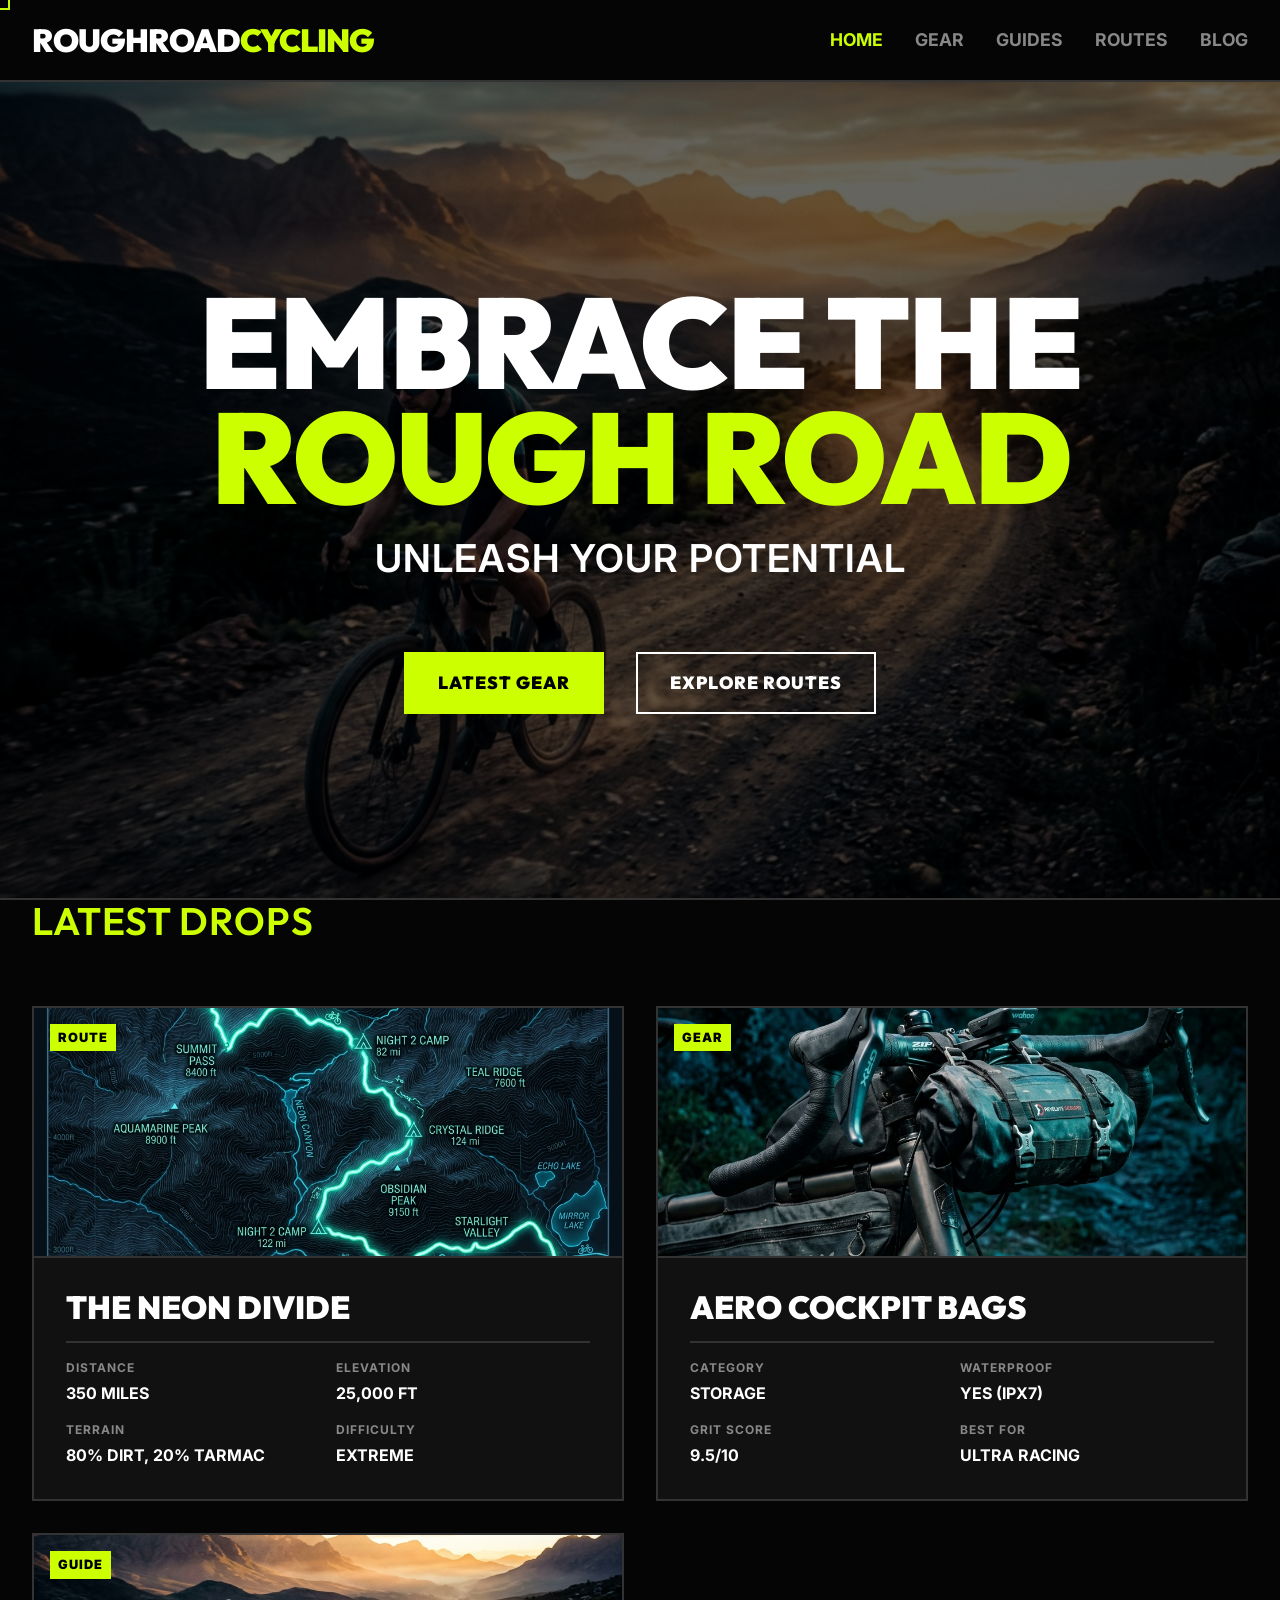
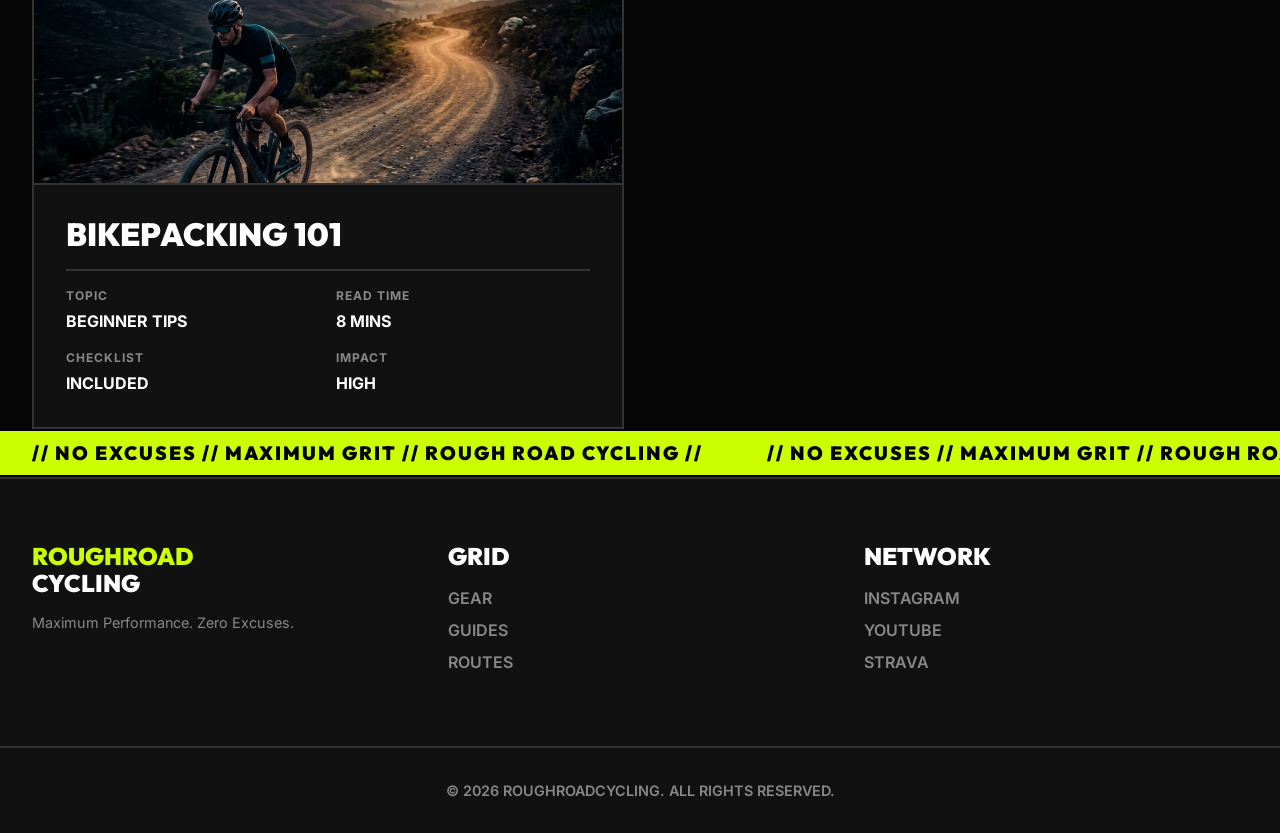
==== index.html @ 873dca98 "SEO foundation + flagship blog post - Add canonical, Open Graph, Twitter Card, and JSON-LD schema to" ====
<!DOCTYPE html>
<html lang="en">
<head>
    <meta charset="UTF-8">
    <meta name="viewport" content="width=device-width, initial-scale=1.0">
    <meta name="robots" content="index,follow,max-image-preview:large">
    <meta name="theme-color" content="#0a0a0a">

    <title>RoughRoadCycling — Gravel Bike Reviews, Bikepacking Guides & GPX Routes</title>
    <meta name="description" content="Brutally honest gravel bike gear reviews, bikepacking guides, and tested GPX routes. Maximum performance. Zero excuses.">
    <link rel="canonical" href="https://roughroadcycling.com/">

    <!-- Open Graph -->
    <meta property="og:type" content="website">
    <meta property="og:site_name" content="RoughRoadCycling">
    <meta property="og:title" content="RoughRoadCycling — Gravel Bike Reviews, Bikepacking Guides & GPX Routes">
    <meta property="og:description" content="Brutally honest gravel bike gear reviews, bikepacking guides, and tested GPX routes. Maximum performance. Zero excuses.">
    <meta property="og:url" content="https://roughroadcycling.com/">
    <meta property="og:image" content="https://roughroadcycling.com/images/hero.png">
    <meta property="og:image:alt" content="Cyclist riding a gravel bike on a scenic dirt road at sunrise">

    <!-- Twitter -->
    <meta name="twitter:card" content="summary_large_image">
    <meta name="twitter:title" content="RoughRoadCycling — Gravel Bike Reviews, Bikepacking Guides & GPX Routes">
    <meta name="twitter:description" content="Brutally honest gravel bike gear reviews, bikepacking guides, and tested GPX routes.">
    <meta name="twitter:image" content="https://roughroadcycling.com/images/hero.png">

    <!-- Google Fonts -->
    <link rel="preconnect" href="https://fonts.googleapis.com">
    <link rel="preconnect" href="https://fonts.gstatic.com" crossorigin>
    <link href="https://fonts.googleapis.com/css2?family=Inter:wght@400;700;900&family=Outfit:wght@600;900&display=swap" rel="stylesheet">

    <link rel="stylesheet" href="css/styles.css">

    <!-- Schema: Organization + WebSite (with SearchAction-ready structure) -->
    <script type="application/ld+json">
    {
      "@context": "https://schema.org",
      "@graph": [
        {
          "@type": "Organization",
          "@id": "https://roughroadcycling.com/#organization",
          "name": "RoughRoadCycling",
          "url": "https://roughroadcycling.com/",
          "logo": "https://roughroadcycling.com/images/hero.png",
          "description": "Gravel cycling and bikepacking content — gear reviews, guides, and routes.",
          "sameAs": [
            "https://instagram.com",
            "https://youtube.com",
            "https://strava.com"
          ]
        },
        {
          "@type": "WebSite",
          "@id": "https://roughroadcycling.com/#website",
          "url": "https://roughroadcycling.com/",
          "name": "RoughRoadCycling",
          "publisher": { "@id": "https://roughroadcycling.com/#organization" }
        }
      ]
    }
    </script>
</head>
<body>
    <div class="scroll-text-bg" aria-hidden="true">ROUGH ROAD CYCLING // UNBOUND //</div>

    <!-- Header -->
    <header class="site-header">
        <div class="container nav-container">
            <a href="index.html" class="logo">RoughRoad<span>Cycling</span></a>
            <button class="mobile-menu-btn" aria-label="Toggle menu" aria-expanded="false">☰</button>
            <nav>
                <ul class="nav-links">
                    <li><a href="index.html" class="active">Home</a></li>
                    <li><a href="reviews.html">Gear</a></li>
                    <li><a href="guides.html">Guides</a></li>
                    <li><a href="routes.html">Routes</a></li>
                    <li><a href="blog/">Blog</a></li>
                </ul>
            </nav>
        </div>
    </header>

    <!-- Hero Section -->
    <section class="hero fade-in-up">
        <img src="images/hero.png" alt="Cyclist riding a gravel bike on a scenic dirt road at sunrise" class="hero-bg" loading="lazy">
        <div class="hero-overlay"></div>
        <div class="container hero-content text-center">
            <h1 class="brutalist-title">Embrace the<br><span class="text-accent">Rough Road</span></h1>
            <p class="brutalist-subtitle" style="margin-top: var(--space-sm); color: #fff;">Unleash Your Potential</p>
            <div class="hero-buttons" style="justify-content: center;">
                <a href="reviews.html" class="btn btn-primary">Latest Gear</a>
                <a href="routes.html" class="btn btn-outline">Explore Routes</a>
            </div>
        </div>
    </section>

    <!-- Featured Section -->
    <section class="container fade-in-up">
        <div class="section-header">
            <h2 class="brutalist-subtitle text-accent">Latest Drops</h2>
        </div>
        
        <div class="grid-cards">
            <!-- Card 1 -->
            <a href="routes.html" class="ticket-card">
                <div class="ticket-img-wrapper">
                    <span class="ticket-category-tag">Route</span>
                    <img src="images/map.png" alt="Topographic map route for bikepacking" class="ticket-img" loading="lazy">
                </div>
                <div class="ticket-content">
                    <h3 class="ticket-title">The Neon Divide</h3>
                    <div class="ticket-data">
                        <div class="data-point">
                            <span class="data-label">Distance</span>
                            <span class="data-value">350 Miles</span>
                        </div>
                        <div class="data-point">
                            <span class="data-label">Elevation</span>
                            <span class="data-value">25,000 ft</span>
                        </div>
                        <div class="data-point">
                            <span class="data-label">Terrain</span>
                            <span class="data-value">80% Dirt, 20% Tarmac</span>
                        </div>
                        <div class="data-point">
                            <span class="data-label">Difficulty</span>
                            <span class="data-value text-accent">Extreme</span>
                        </div>
                    </div>
                </div>
            </a>

            <!-- Card 2 -->
            <a href="reviews.html" class="ticket-card">
                <div class="ticket-img-wrapper">
                    <span class="ticket-category-tag">Gear</span>
                    <img src="images/gear.png" alt="High-end gravel bike handlebar and bags" class="ticket-img" loading="lazy">
                </div>
                <div class="ticket-content">
                    <h3 class="ticket-title">Aero Cockpit Bags</h3>
                    <div class="ticket-data">
                        <div class="data-point">
                            <span class="data-label">Category</span>
                            <span class="data-value">Storage</span>
                        </div>
                        <div class="data-point">
                            <span class="data-label">Waterproof</span>
                            <span class="data-value">Yes (IPX7)</span>
                        </div>
                        <div class="data-point">
                            <span class="data-label">Grit Score</span>
                            <span class="data-value text-accent">9.5/10</span>
                        </div>
                        <div class="data-point">
                            <span class="data-label">Best For</span>
                            <span class="data-value">Ultra Racing</span>
                        </div>
                    </div>
                </div>
            </a>
            
             <!-- Card 3 -->
             <a href="guides.html" class="ticket-card">
                <div class="ticket-img-wrapper">
                    <span class="ticket-category-tag">Guide</span>
                    <img src="images/hero.png" alt="Bikepacking Guide" class="ticket-img" loading="lazy">
                </div>
                <div class="ticket-content">
                    <h3 class="ticket-title">Bikepacking 101</h3>
                    <div class="ticket-data">
                        <div class="data-point">
                            <span class="data-label">Topic</span>
                            <span class="data-value">Beginner Tips</span>
                        </div>
                        <div class="data-point">
                            <span class="data-label">Read Time</span>
                            <span class="data-value">8 Mins</span>
                        </div>
                        <div class="data-point">
                            <span class="data-label">Checklist</span>
                            <span class="data-value">Included</span>
                        </div>
                        <div class="data-point">
                            <span class="data-label">Impact</span>
                            <span class="data-value text-accent">High</span>
                        </div>
                    </div>
                </div>
            </a>
        </div>
    </section>

    <!-- Marquee -->
    <div class="marquee-container">
        <div class="marquee-content">
            <span>// NO EXCUSES // MAXIMUM GRIT // ROUGH ROAD CYCLING //</span>
            <span>// NO EXCUSES // MAXIMUM GRIT // ROUGH ROAD CYCLING //</span>
            <span>// NO EXCUSES // MAXIMUM GRIT // ROUGH ROAD CYCLING //</span>
            <span>// NO EXCUSES // MAXIMUM GRIT // ROUGH ROAD CYCLING //</span>
            <span>// NO EXCUSES // MAXIMUM GRIT // ROUGH ROAD CYCLING //</span>
        </div>
    </div>

    <!-- Footer -->
    <footer class="site-footer">
        <div class="container footer-grid">
            <div class="footer-col">
                <h4 class="text-accent">ROUGHROAD<br><span style="color:white">CYCLING</span></h4>
                <p style="color: var(--color-text-muted); font-size: 0.9rem;">Maximum Performance. Zero Excuses.</p>
            </div>
            <div class="footer-col">
                <h4>Grid</h4>
                <ul class="footer-links">
                    <li><a href="reviews.html">Gear</a></li>
                    <li><a href="guides.html">Guides</a></li>
                    <li><a href="routes.html">Routes</a></li>
                </ul>
            </div>
            <div class="footer-col">
                <h4>Network</h4>
                <ul class="footer-links">
                    <li><a href="https://instagram.com" target="_blank" rel="noopener noreferrer">Instagram</a></li>
                    <li><a href="https://youtube.com" target="_blank" rel="noopener noreferrer">YouTube</a></li>
                    <li><a href="https://strava.com" target="_blank" rel="noopener noreferrer">Strava</a></li>
                </ul>
            </div>
        </div>
        <div class="container footer-bottom">
            <p>&copy; 2026 RoughRoadCycling. All Rights Reserved.</p>
        </div>
    </footer>

    <script src="js/main.js"></script>
</body>
</html>
---- css/styles.css ----
:root {
  /* Brand Colors - Dark Brutalist */
  --color-bg: #050505;
  --color-surface: #111;
  --color-accent: #ccff00; /* Volt / Neon Yellow */
  --color-text-main: #ffffff;
  --color-text-muted: #888888;
  --color-border: #333333;

  /* Typography */
  --font-sans: 'Inter', system-ui, -apple-system, sans-serif;
  --font-heading: 'Outfit', 'Inter', system-ui, sans-serif;

  /* Spacing */
  --space-xs: 0.5rem;
  --space-sm: 1rem;
  --space-md: 2rem;
  --space-lg: 4rem;
  --space-xl: 8rem;

  /* Other */
  --border-radius: 0px; /* Brutalist sharp edges */
  --transition-fast: 0.15s ease-out;
  /* Other */
  --border-radius: 0px; /* Brutalist sharp edges */
  --transition-fast: 0.15s ease-out;
  --transition-normal: 0.3s cubic-bezier(0.19, 1, 0.22, 1);
}

/* Reset & Base */
*, *::before, *::after {
  box-sizing: border-box;
  margin: 0;
  padding: 0;
}

body {
  font-family: var(--font-sans);
  background-color: var(--color-bg);
  color: var(--color-text-main);
  line-height: 1.5;
  -webkit-font-smoothing: antialiased;
  overflow-x: hidden;
  cursor: none; /* For custom cursor */
}

img {
  max-width: 100%;
  display: block;
}

a {
  color: inherit;
  text-decoration: none;
}

/* Typography Classes */
h1, h2, h3, h4, h5, h6 {
  font-family: var(--font-heading);
  line-height: 1.1;
  font-weight: 900;
  text-transform: uppercase;
  margin-bottom: var(--space-sm);
}

.brutalist-title {
  font-size: clamp(4rem, 10vw, 8rem);
  letter-spacing: -2px;
  line-height: 0.9;
}

.brutalist-subtitle {
  font-size: clamp(1.5rem, 3vw, 2.5rem);
  font-weight: 600;
  color: var(--color-accent);
  text-transform: uppercase;
  letter-spacing: 1px;
}

.text-accent {
  color: var(--color-accent);
}

/* Layout */
.container {
  width: 100%;
  max-width: 1400px; /* Wider for cinematic feel */
  margin: 0 auto;
  padding: 0 var(--space-md);
}

section {
  padding: var(--space-xl) 0;
}

/* Components */
.btn {
  display: inline-flex;
  align-items: center;
  justify-content: center;
  padding: 1rem 2rem;
  font-weight: 900;
  text-transform: uppercase;
  letter-spacing: 1px;
  cursor: pointer;
  transition: var(--transition-fast);
  border: 2px solid transparent;
  font-family: var(--font-heading);
  font-size: 1.1rem;
}

.btn-primary {
  background: var(--color-accent);
  color: #000;
}

.btn-primary:hover {
  background: #000;
  color: var(--color-accent);
  border-color: var(--color-accent);
}

.btn-outline {
  background: transparent;
  border: 2px solid var(--color-text-main);
  color: var(--color-text-main);
}

.btn-outline:hover {
  background: var(--color-text-main);
  color: #000;
}

/* Header & Nav */
.site-header {
  position: fixed;
  top: 0;
  left: 0;
  width: 100%;
  padding: var(--space-sm) 0;
  background: var(--color-bg);
  z-index: 1000;
  border-bottom: 2px solid var(--color-border);
}

.nav-container {
  display: flex;
  justify-content: space-between;
  align-items: center;
}

.logo {
  font-family: var(--font-heading);
  font-size: 2rem;
  font-weight: 900;
  letter-spacing: -1px;
  text-transform: uppercase;
  color: var(--color-text-main);
}

.logo span {
  color: var(--color-accent);
}

.nav-links {
  display: flex;
  gap: var(--space-md);
  list-style: none;
}

.nav-links a {
  font-weight: 700;
  font-size: 1.1rem;
  text-transform: uppercase;
  color: var(--color-text-muted);
  transition: var(--transition-fast);
}

.nav-links a:hover, .nav-links a.active {
  color: var(--color-accent);
}

.mobile-menu-btn {
  display: none;
  background: none;
  border: none;
  color: var(--color-text-main);
  font-size: 1.5rem;
  cursor: pointer;
}

/* Hero Section */
.hero {
  min-height: 100vh;
  display: flex;
  align-items: center;
  position: relative;
  overflow: hidden;
  border-bottom: 2px solid var(--color-border);
}

.hero-bg {
  position: absolute;
  top: -10%;
  left: 0;
  width: 100%;
  height: 120%;
  object-fit: cover;
  z-index: -2;
  will-change: transform;
}

.hero-overlay {
  position: absolute;
  top: 0;
  left: 0;
  width: 100%;
  height: 100%;
  background: rgba(0, 0, 0, 0.6); /* Stark overlay for contrast */
  z-index: -1;
}

.hero-content {
  width: 100%;
  padding-top: 100px;
}

.hero-buttons {
  display: flex;
  gap: var(--space-md);
  margin-top: var(--space-lg);
}

/* Brutalist Card (Ticket Style) */
.grid-cards {
  display: grid;
  grid-template-columns: repeat(auto-fill, minmax(400px, 1fr));
  gap: var(--space-md);
  margin-top: var(--space-lg);
}

.ticket-card {
  background: var(--color-surface);
  border: 2px solid var(--color-border);
  display: flex;
  flex-direction: column;
  transition: var(--transition-fast);
  position: relative;
}

.ticket-card:hover {
  border-color: var(--color-accent);
  transform: translate(-4px, -4px);
  box-shadow: 8px 8px 0px 0px var(--color-accent);
}

.ticket-img-wrapper {
  position: relative;
  height: 250px;
  overflow: hidden;
  border-bottom: 2px solid var(--color-border);
}

.ticket-card:hover .ticket-img-wrapper {
  border-bottom-color: var(--color-accent);
}

.ticket-img {
  width: 100%;
  height: 100%;
  object-fit: cover;
  transition: transform 0.5s ease;
}

@keyframes glitch-flash {
  0% { filter: invert(1) hue-rotate(180deg); transform: translateX(-5px) scale(1.05); }
  50% { filter: contrast(200%) hue-rotate(90deg); transform: translateX(5px) scale(1.05); }
  100% { filter: none; transform: translateX(0) scale(1.05); }
}

.ticket-card:hover .ticket-img {
  animation: glitch-flash 0.2s ease-out;
  transform: scale(1.05);
  filter: contrast(120%) saturate(120%);
}

.ticket-category-tag {
  position: absolute;
  top: var(--space-sm);
  left: var(--space-sm);
  background: var(--color-accent);
  color: #000;
  padding: 0.25rem 0.5rem;
  font-weight: 900;
  text-transform: uppercase;
  font-size: 0.8rem;
  letter-spacing: 1px;
}

.ticket-content {
  padding: var(--space-md);
}

.ticket-title {
  font-size: 2rem;
  margin-bottom: var(--space-sm);
}

/* Data Grid within Ticket */
.ticket-data {
  display: grid;
  grid-template-columns: 1fr 1fr;
  border-top: 2px solid var(--color-border);
  margin-top: var(--space-sm);
  padding-top: var(--space-sm);
  gap: var(--space-sm);
}

.ticket-card:hover .ticket-data {
  border-top-color: var(--color-border); /* Keep it grey or change? Keep grey */
}

.data-point {
  display: flex;
  flex-direction: column;
}

.data-label {
  font-size: 0.75rem;
  color: var(--color-text-muted);
  text-transform: uppercase;
  font-weight: 700;
  letter-spacing: 1px;
  margin-bottom: 0.25rem;
}

.data-value {
  font-size: 1rem;
  font-weight: 700;
  color: var(--color-text-main);
  text-transform: uppercase;
}

/* Footer */
.site-footer {
  background: var(--color-surface);
  padding: var(--space-lg) 0 var(--space-md);
  border-top: 2px solid var(--color-border);
}

.footer-grid {
  display: grid;
  grid-template-columns: repeat(auto-fit, minmax(250px, 1fr));
  gap: var(--space-md);
  margin-bottom: var(--space-lg);
}

.footer-col h4 {
  font-size: 1.5rem;
  margin-bottom: var(--space-sm);
}

.footer-links {
  list-style: none;
}

.footer-links li {
  margin-bottom: var(--space-xs);
}

.footer-links a {
  font-weight: 600;
  color: var(--color-text-muted);
  text-transform: uppercase;
  transition: var(--transition-fast);
}

.footer-links a:hover {
  color: var(--color-accent);
}

.footer-bottom {
  text-align: center;
  color: var(--color-text-muted);
  font-size: 0.9rem;
  border-top: 2px solid var(--color-border);
  padding-top: var(--space-md);
  font-weight: 600;
  text-transform: uppercase;
}

/* Utilities */
.text-center { text-align: center; }
.section-header { margin-bottom: var(--space-lg); }

/* Responsive */
@media (max-width: 768px) {
  .nav-links {
    display: none;
    position: absolute;
    top: 100%;
    left: 0;
    width: 100%;
    flex-direction: column;
    background: var(--color-bg);
    padding: var(--space-md);
    border-bottom: 2px solid var(--color-border);
  }

  .nav-links.active {
    display: flex;
  }

  .mobile-menu-btn {
    display: block;
  }

  .grid-cards {
    grid-template-columns: 1fr;
  }
}

/* Animations */
.fade-in-up {
  opacity: 0;
  transform: translateY(30px);
  transition: opacity 0.6s ease-out, transform 0.6s ease-out;
}

.fade-in-up.is-visible {
  opacity: 1;
  transform: translateY(0);
}

/* Scroll Progress */
.scroll-progress {
  position: fixed;
  top: 0;
  left: 0;
  width: 0%;
  height: 4px;
  background: var(--color-accent);
  z-index: 9999;
  box-shadow: 0 0 10px rgba(0,0,0,0.5);
}

/* Custom Cursor */
.custom-cursor {
  position: fixed;
  top: 0;
  left: 0;
  width: 20px;
  height: 20px;
  border: 2px solid var(--color-accent);
  pointer-events: none;
  z-index: 100000;
  transform: translate(-50%, -50%);
  transition: width 0.1s, height 0.1s, background-color 0.1s, border-radius 0.1s;
  mix-blend-mode: difference;
}
.custom-cursor.hovering {
  width: 60px;
  height: 60px;
  background-color: var(--color-accent);
  border-radius: 0;
}

/* Preloader */
.brutalist-preloader {
  position: fixed;
  top: 0; left: 0; width: 100%; height: 100vh;
  background: #000;
  z-index: 99999;
  display: flex; align-items: center; justify-content: center;
  transition: transform 0.4s cubic-bezier(0.19, 1, 0.22, 1);
}
.preloader-counter {
  font-family: var(--font-heading);
  font-size: clamp(8rem, 20vw, 20rem);
  font-weight: 900;
  color: var(--color-accent);
  letter-spacing: -5px;
}

/* Marquee Ticker */
.marquee-container {
  width: 100%;
  overflow: hidden;
  background: var(--color-accent);
  color: #000;
  padding: 0.5rem 0;
  border-bottom: 2px solid #000;
  border-top: 2px solid #000;
  display: flex;
  white-space: nowrap;
}

/* Scroll Scrub Typography */
.scroll-text-bg {
  position: fixed;
  top: 50%;
  left: 0;
  transform: translateY(-50%);
  font-family: var(--font-heading);
  font-size: 35vw;
  font-weight: 900;
  color: rgba(255, 255, 255, 0.03);
  white-space: nowrap;
  pointer-events: none;
  z-index: -3;
  will-change: transform;
}
.marquee-content {
  display: flex;
  animation: marquee 10s linear infinite;
  font-family: var(--font-heading);
  font-weight: 900;
  font-size: 1.2rem;
  letter-spacing: 2px;
}
.marquee-content span {
  padding: 0 2rem;
}
@keyframes marquee {
  0% { transform: translateX(0); }
  100% { transform: translateX(-50%); }
}
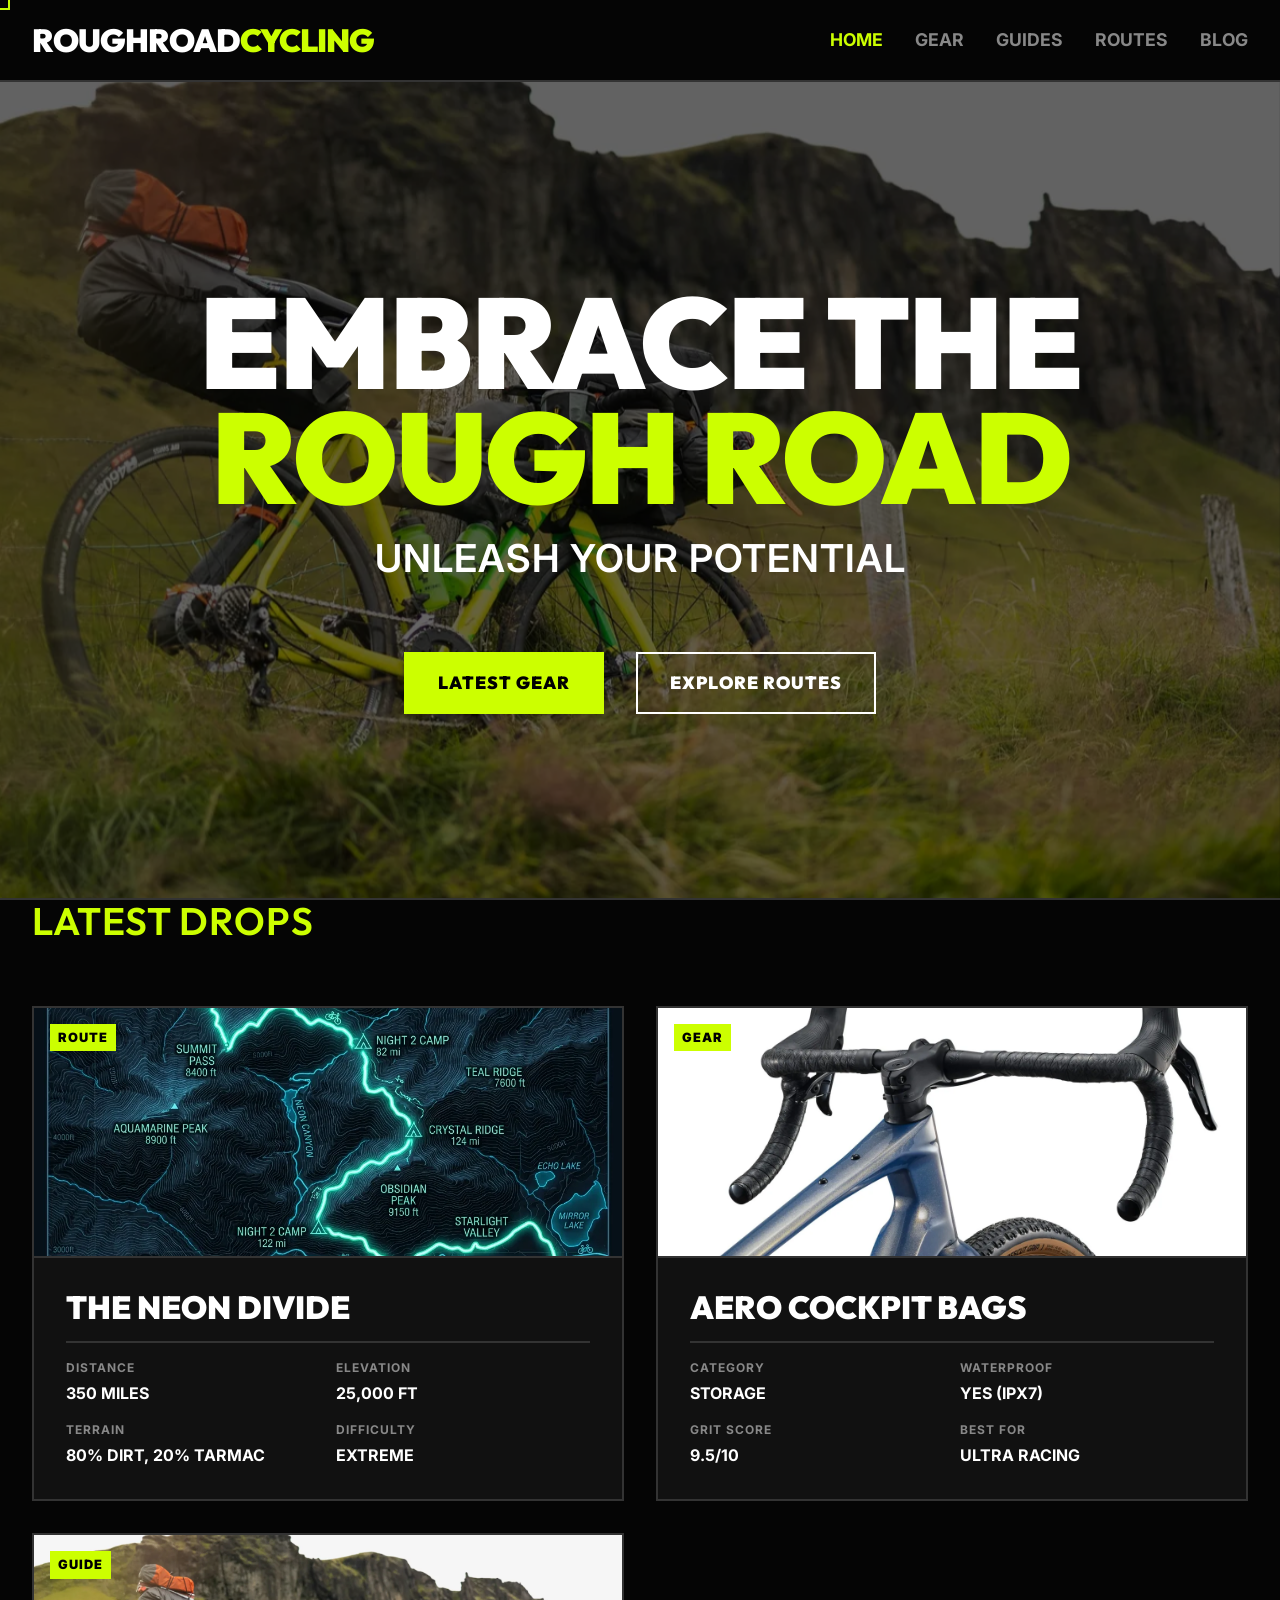
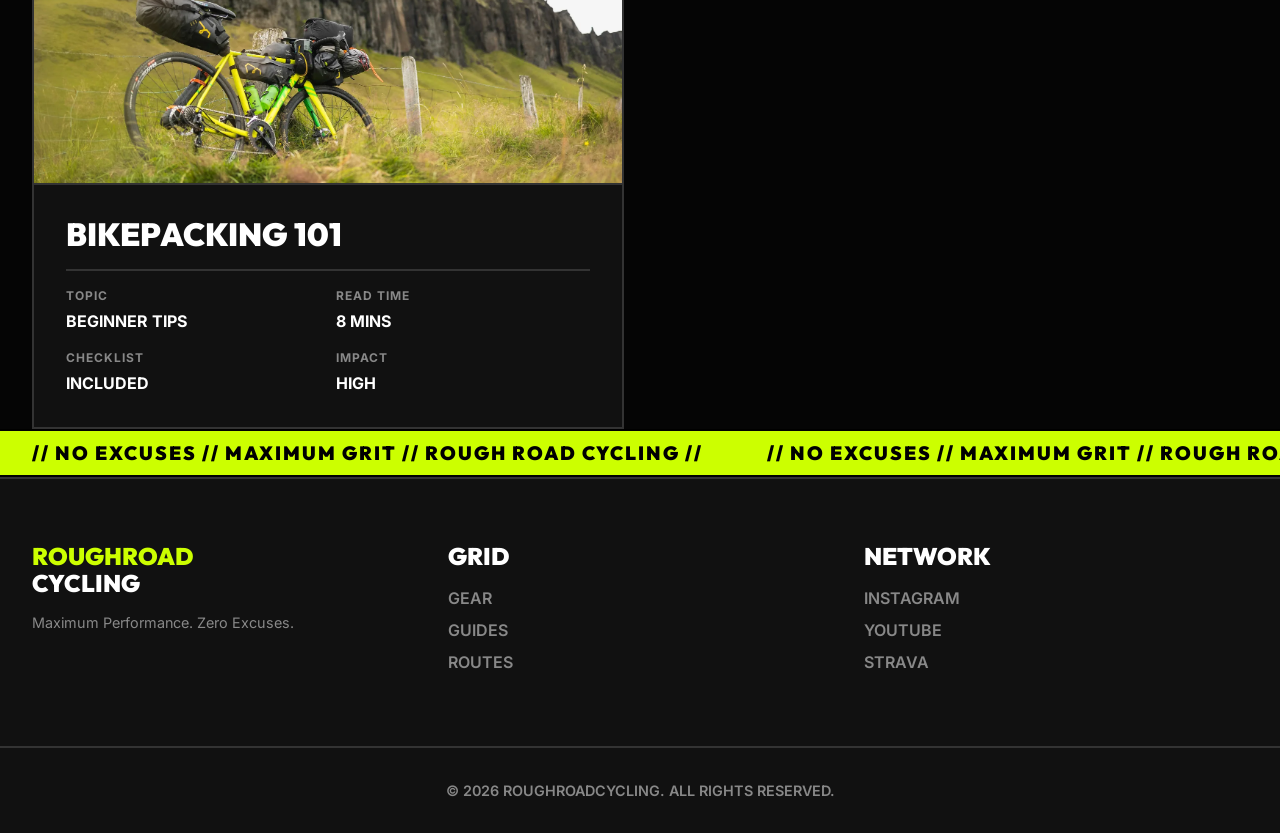
==== commit 6c4f7d74: "Add 5 blog post images, replace PNG site assets with WebP - Wire 5 real, compressed WebP images into" ====
--- a/index.html
+++ b/index.html
@@ -16,14 +16,14 @@
     <meta property="og:title" content="RoughRoadCycling — Gravel Bike Reviews, Bikepacking Guides & GPX Routes">
     <meta property="og:description" content="Brutally honest gravel bike gear reviews, bikepacking guides, and tested GPX routes. Maximum performance. Zero excuses.">
     <meta property="og:url" content="https://roughroadcycling.com/">
-    <meta property="og:image" content="https://roughroadcycling.com/images/hero.png">
+    <meta property="og:image" content="https://roughroadcycling.com/images/hero.webp">
     <meta property="og:image:alt" content="Cyclist riding a gravel bike on a scenic dirt road at sunrise">
 
     <!-- Twitter -->
     <meta name="twitter:card" content="summary_large_image">
     <meta name="twitter:title" content="RoughRoadCycling — Gravel Bike Reviews, Bikepacking Guides & GPX Routes">
     <meta name="twitter:description" content="Brutally honest gravel bike gear reviews, bikepacking guides, and tested GPX routes.">
-    <meta name="twitter:image" content="https://roughroadcycling.com/images/hero.png">
+    <meta name="twitter:image" content="https://roughroadcycling.com/images/hero.webp">
 
     <!-- Google Fonts -->
     <link rel="preconnect" href="https://fonts.googleapis.com">
@@ -42,7 +42,7 @@
           "@id": "https://roughroadcycling.com/#organization",
           "name": "RoughRoadCycling",
           "url": "https://roughroadcycling.com/",
-          "logo": "https://roughroadcycling.com/images/hero.png",
+          "logo": "https://roughroadcycling.com/images/hero.webp",
           "description": "Gravel cycling and bikepacking content — gear reviews, guides, and routes.",
           "sameAs": [
             "https://instagram.com",
@@ -83,7 +83,7 @@
 
     <!-- Hero Section -->
     <section class="hero fade-in-up">
-        <img src="images/hero.png" alt="Cyclist riding a gravel bike on a scenic dirt road at sunrise" class="hero-bg" loading="lazy">
+        <img src="images/hero.webp" alt="Cyclist riding a gravel bike on a scenic dirt road at sunrise" class="hero-bg" loading="lazy">
         <div class="hero-overlay"></div>
         <div class="container hero-content text-center">
             <h1 class="brutalist-title">Embrace the<br><span class="text-accent">Rough Road</span></h1>
@@ -106,7 +106,7 @@
             <a href="routes.html" class="ticket-card">
                 <div class="ticket-img-wrapper">
                     <span class="ticket-category-tag">Route</span>
-                    <img src="images/map.png" alt="Topographic map route for bikepacking" class="ticket-img" loading="lazy">
+                    <img src="images/map.webp" alt="Topographic map route for bikepacking" class="ticket-img" loading="lazy">
                 </div>
                 <div class="ticket-content">
                     <h3 class="ticket-title">The Neon Divide</h3>
@@ -135,7 +135,7 @@
             <a href="reviews.html" class="ticket-card">
                 <div class="ticket-img-wrapper">
                     <span class="ticket-category-tag">Gear</span>
-                    <img src="images/gear.png" alt="High-end gravel bike handlebar and bags" class="ticket-img" loading="lazy">
+                    <img src="images/gear.webp" alt="High-end gravel bike handlebar and bags" class="ticket-img" loading="lazy">
                 </div>
                 <div class="ticket-content">
                     <h3 class="ticket-title">Aero Cockpit Bags</h3>
@@ -164,7 +164,7 @@
              <a href="guides.html" class="ticket-card">
                 <div class="ticket-img-wrapper">
                     <span class="ticket-category-tag">Guide</span>
-                    <img src="images/hero.png" alt="Bikepacking Guide" class="ticket-img" loading="lazy">
+                    <img src="images/hero.webp" alt="Bikepacking Guide" class="ticket-img" loading="lazy">
                 </div>
                 <div class="ticket-content">
                     <h3 class="ticket-title">Bikepacking 101</h3>
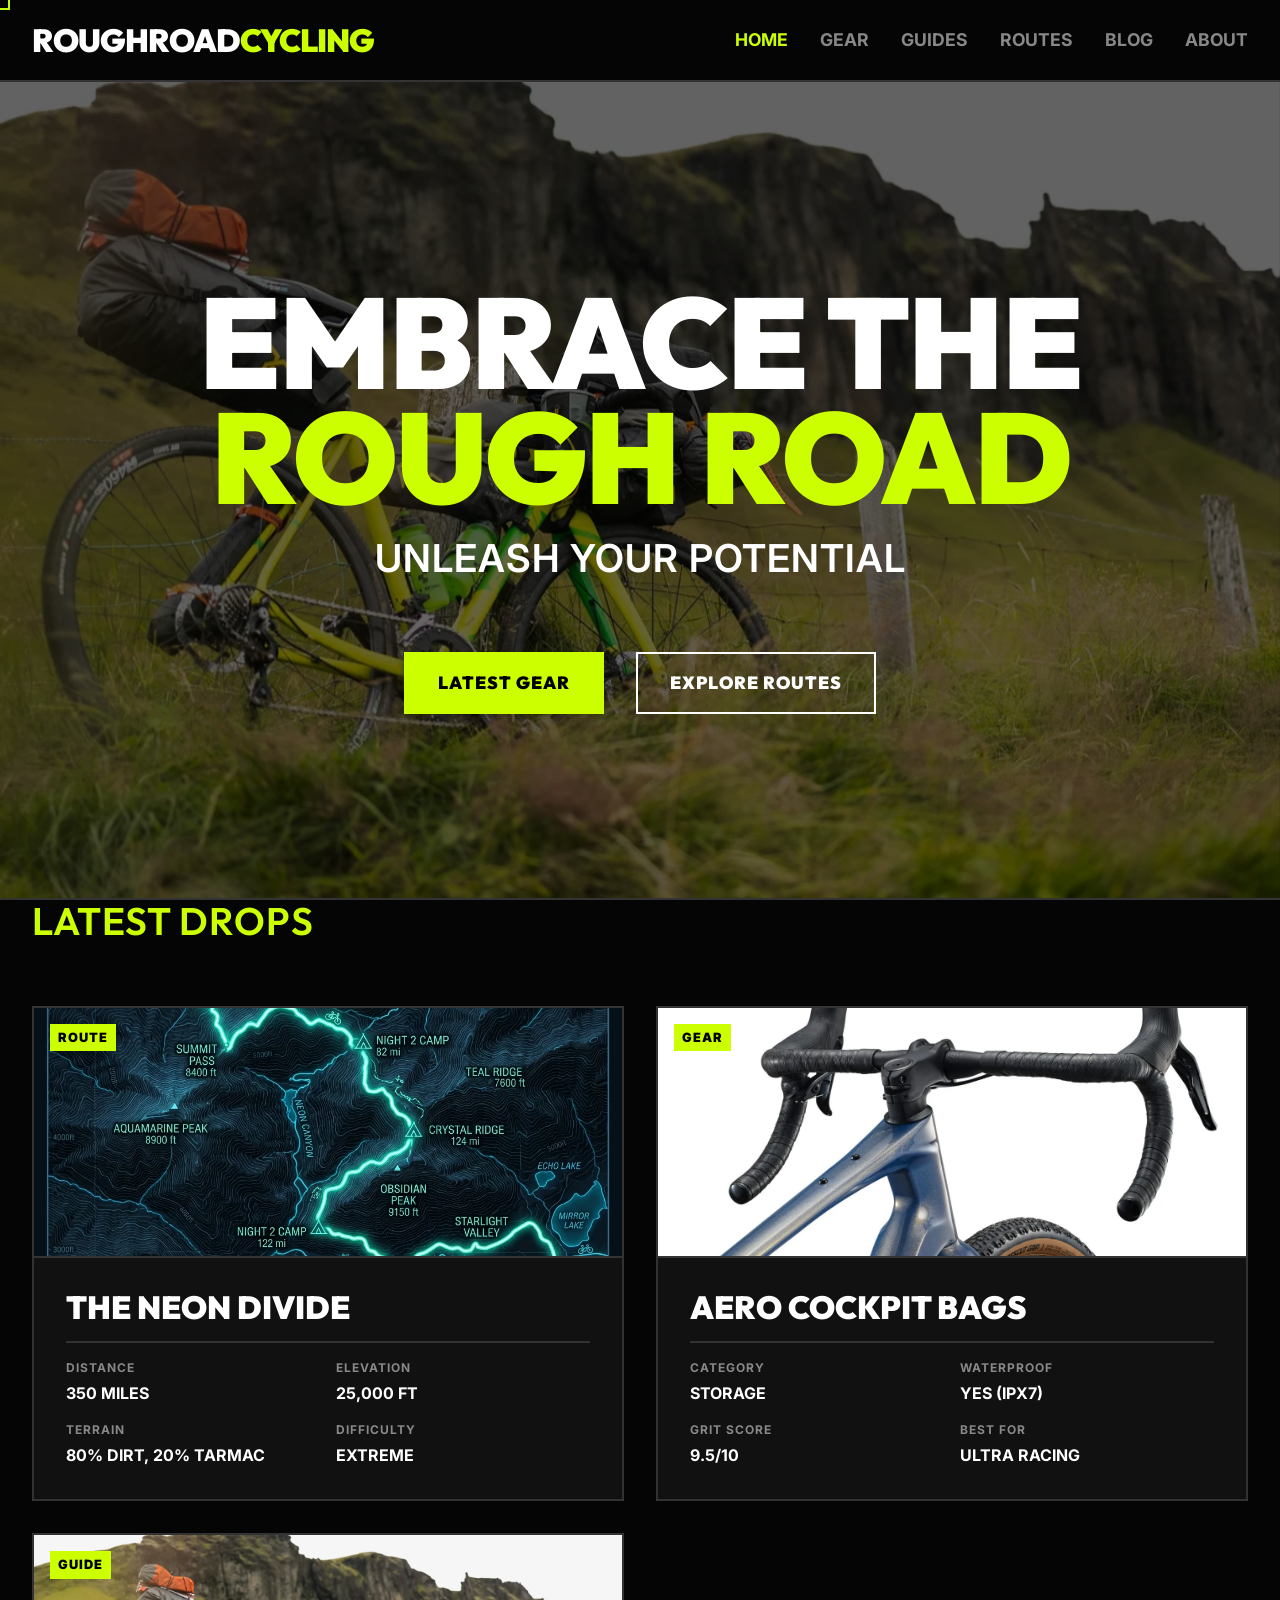
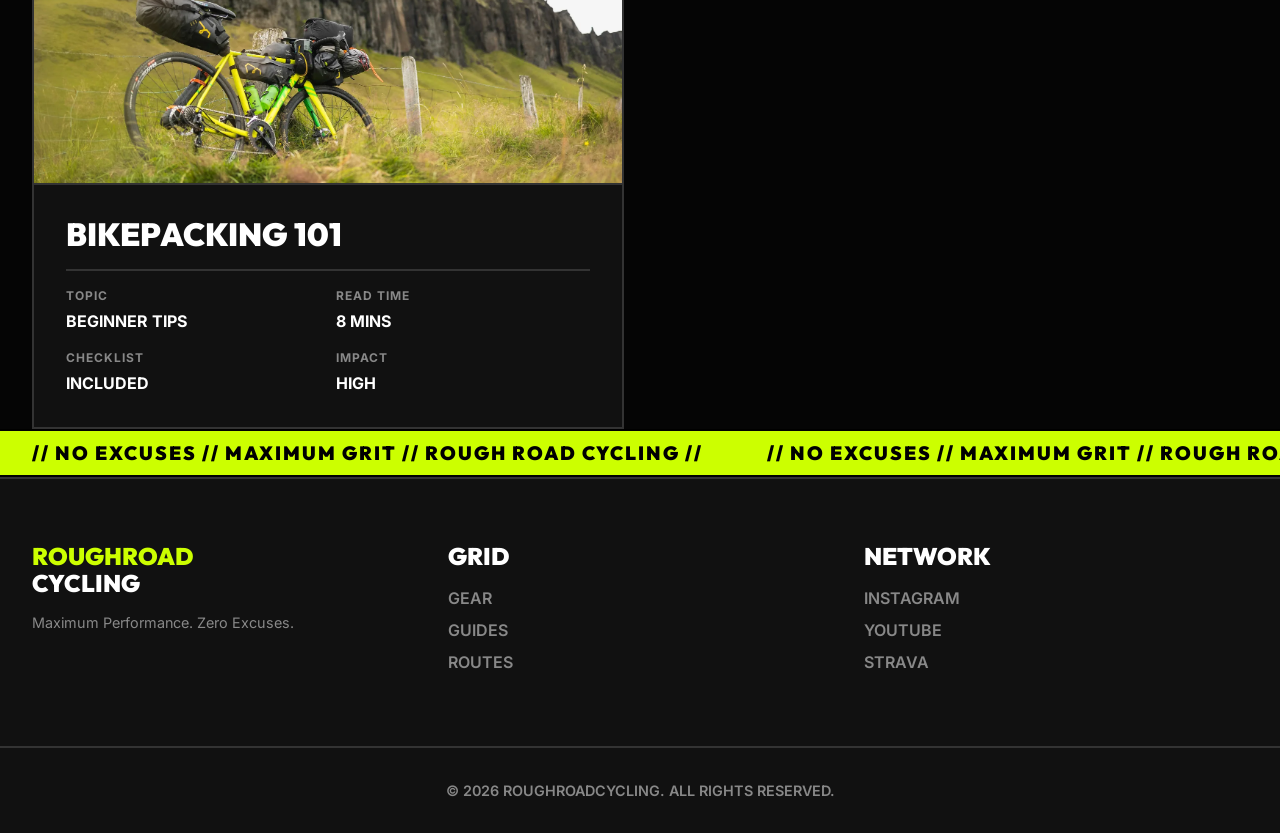
==== commit b7f02ad1: "Add files via upload" ====
--- a/index.html
+++ b/index.html
@@ -76,6 +76,7 @@
                     <li><a href="guides.html">Guides</a></li>
                     <li><a href="routes.html">Routes</a></li>
                     <li><a href="blog/">Blog</a></li>
+                    <li><a href="about.html">About</a></li>
                 </ul>
             </nav>
         </div>
@@ -83,7 +84,7 @@
 
     <!-- Hero Section -->
     <section class="hero fade-in-up">
-        <img src="images/hero.webp" alt="Cyclist riding a gravel bike on a scenic dirt road at sunrise" class="hero-bg" loading="lazy">
+        <img src="images/hero.webp" alt="Cyclist riding a gravel bike on a scenic dirt road at sunrise" class="hero-bg" loading="lazy" width="1376" height="768">
         <div class="hero-overlay"></div>
         <div class="container hero-content text-center">
             <h1 class="brutalist-title">Embrace the<br><span class="text-accent">Rough Road</span></h1>
@@ -106,7 +107,7 @@
             <a href="routes.html" class="ticket-card">
                 <div class="ticket-img-wrapper">
                     <span class="ticket-category-tag">Route</span>
-                    <img src="images/map.webp" alt="Topographic map route for bikepacking" class="ticket-img" loading="lazy">
+                    <img src="images/map.webp" alt="Topographic map route for bikepacking" class="ticket-img" loading="lazy" width="800" height="600">
                 </div>
                 <div class="ticket-content">
                     <h3 class="ticket-title">The Neon Divide</h3>
@@ -135,7 +136,7 @@
             <a href="reviews.html" class="ticket-card">
                 <div class="ticket-img-wrapper">
                     <span class="ticket-category-tag">Gear</span>
-                    <img src="images/gear.webp" alt="High-end gravel bike handlebar and bags" class="ticket-img" loading="lazy">
+                    <img src="images/gear.webp" alt="High-end gravel bike handlebar and bags" class="ticket-img" loading="lazy" width="800" height="600">
                 </div>
                 <div class="ticket-content">
                     <h3 class="ticket-title">Aero Cockpit Bags</h3>
@@ -164,7 +165,7 @@
              <a href="guides.html" class="ticket-card">
                 <div class="ticket-img-wrapper">
                     <span class="ticket-category-tag">Guide</span>
-                    <img src="images/hero.webp" alt="Bikepacking Guide" class="ticket-img" loading="lazy">
+                    <img src="images/hero.webp" alt="Bikepacking Guide" class="ticket-img" loading="lazy" width="1376" height="768">
                 </div>
                 <div class="ticket-content">
                     <h3 class="ticket-title">Bikepacking 101</h3>
